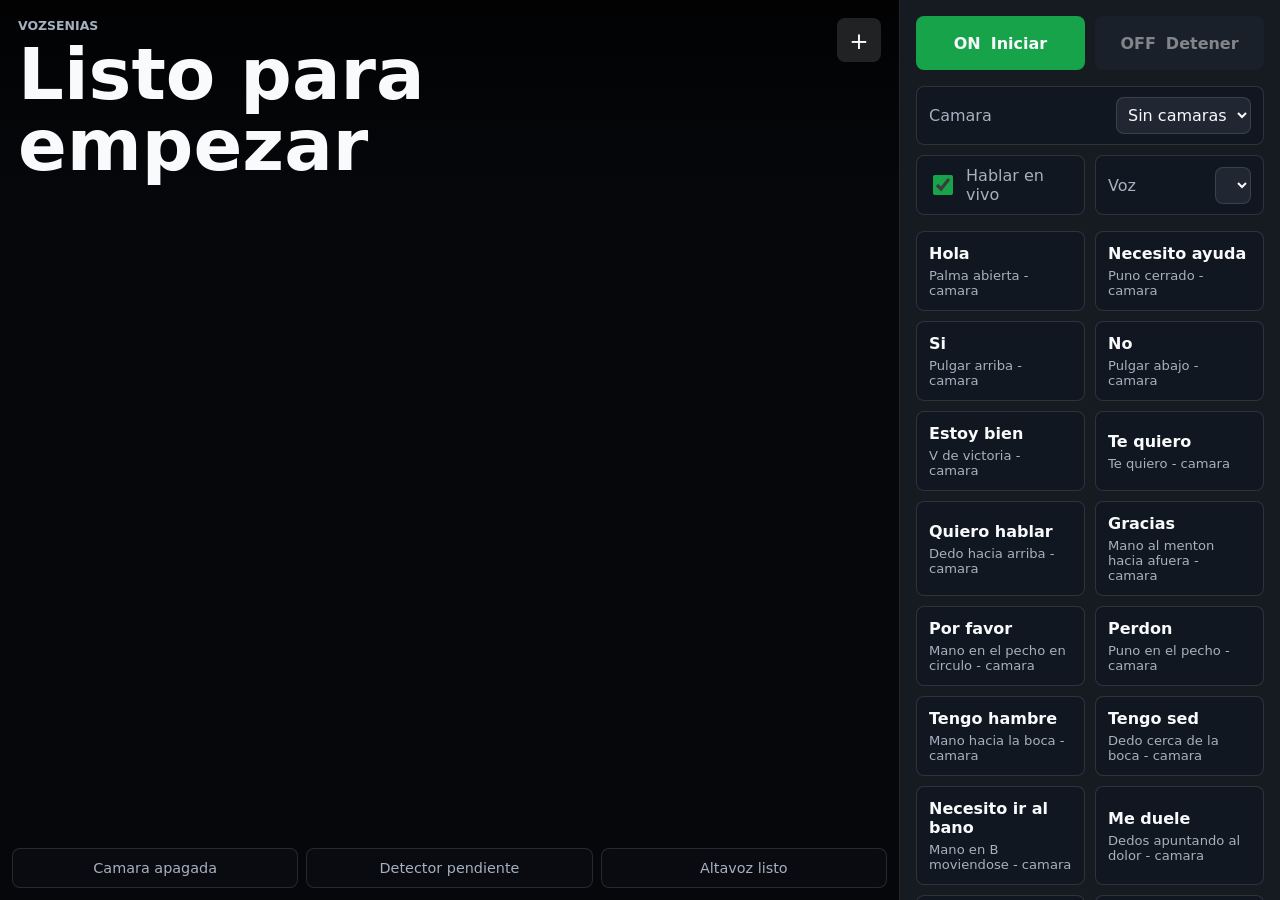
==== index.html @ a0e06b1f "changed webpage" ====
<!doctype html>
<html lang="es">
  <head>
    <meta charset="UTF-8" />
    <meta name="viewport" content="width=device-width, initial-scale=1, viewport-fit=cover" />
    <meta name="theme-color" content="#111827" />
    <title>VozSenias</title>
    <link rel="manifest" href="manifest.webmanifest" />
    <link rel="stylesheet" href="styles.css" />
    <script type="module" src="app.js"></script>
  </head>
  <body>
    <main class="app-shell">
      <section class="camera-stage" aria-label="Camara y deteccion">
        <video id="camera" autoplay playsinline muted></video>
        <canvas id="overlay" aria-hidden="true"></canvas>
        <div class="top-bar">
          <div>
            <p class="eyebrow">VozSenias</p>
            <h1 id="spokenPhrase">Listo para empezar</h1>
          </div>
          <button class="icon-button" id="installButton" type="button" title="Instalar app" hidden>
            <span aria-hidden="true">+</span>
            <span class="sr-only">Instalar app</span>
          </button>
        </div>
        <div class="status-strip">
          <span id="cameraStatus">Camara apagada</span>
          <span id="modelStatus">Detector pendiente</span>
          <span id="speechStatus">Altavoz listo</span>
        </div>
      </section>

      <section class="control-panel" aria-label="Controles">
        <div class="primary-actions">
          <button id="startButton" class="primary-button" type="button">
            <span aria-hidden="true">ON</span>
            Iniciar
          </button>
          <button id="stopButton" class="secondary-button" type="button" disabled>
            <span aria-hidden="true">OFF</span>
            Detener
          </button>
        </div>

        <div class="settings-row">
          <label class="select-label wide-select">
            Camara
            <select id="cameraSelect">
              <option value="">Automatica</option>
            </select>
          </label>
          <label class="toggle">
            <input id="autoSpeak" type="checkbox" checked />
            <span>Hablar en vivo</span>
          </label>
          <label class="select-label">
            Voz
            <select id="voiceSelect"></select>
          </label>
        </div>

        <div class="phrase-grid" id="phraseGrid" aria-label="Frases rapidas"></div>

        <section class="guide-panel" aria-label="Guia de gestos">
          <h2>Guia de gestos</h2>
          <div class="guide-list" id="guideList"></div>
        </section>

        <details class="notes">
          <summary>Como seguir</summary>
          <p>
            VozSenias significa voz + senias: la app mira la camara y convierte gestos en voz.
            Esta version usa IA de MediaPipe para detectar mano y cuerpo.
            Para lengua de senias argentina u otra lengua completa hace falta entrenar o conectar
            un modelo especifico con videos reales de esas senias.
          </p>
        </details>
      </section>
    </main>
  </body>
</html>
---- styles.css ----
:root {
  color-scheme: dark;
  --bg: #0c0f14;
  --panel: #161b22;
  --panel-2: #202733;
  --text: #f8fafc;
  --muted: #a7b0bf;
  --line: rgba(255, 255, 255, 0.12);
  --accent: #16a34a;
  --accent-2: #0ea5e9;
  --danger: #ef4444;
  --shadow: 0 18px 60px rgba(0, 0, 0, 0.35);
}

* {
  box-sizing: border-box;
}

html,
body {
  min-height: 100%;
}

body {
  margin: 0;
  background: var(--bg);
  color: var(--text);
  font-family:
    Inter, ui-sans-serif, system-ui, -apple-system, BlinkMacSystemFont, "Segoe UI", sans-serif;
}

button,
select,
input {
  font: inherit;
}

.app-shell {
  min-height: 100svh;
  display: grid;
  grid-template-rows: minmax(360px, 1fr) auto;
  background:
    linear-gradient(180deg, rgba(12, 15, 20, 0.12), rgba(12, 15, 20, 0.92)),
    radial-gradient(circle at 20% 0%, rgba(14, 165, 233, 0.18), transparent 32%),
    var(--bg);
}

.camera-stage {
  position: relative;
  overflow: hidden;
  min-height: 52svh;
  background: #05070a;
  border-bottom: 1px solid var(--line);
}

video,
canvas {
  position: absolute;
  inset: 0;
  width: 100%;
  height: 100%;
}

video {
  object-fit: cover;
  transform: scaleX(-1);
}

canvas {
  pointer-events: none;
}

.top-bar {
  position: absolute;
  inset: env(safe-area-inset-top) 0 auto 0;
  display: flex;
  justify-content: space-between;
  align-items: flex-start;
  gap: 16px;
  padding: 18px;
  background: linear-gradient(180deg, rgba(0, 0, 0, 0.72), transparent);
}

.eyebrow {
  margin: 0 0 6px;
  color: var(--muted);
  font-size: 0.78rem;
  font-weight: 800;
  letter-spacing: 0;
  text-transform: uppercase;
}

h1 {
  margin: 0;
  max-width: 760px;
  font-size: clamp(2rem, 8svw, 4.5rem);
  line-height: 0.98;
}

.icon-button,
.primary-button,
.secondary-button,
.phrase-button {
  border: 0;
  color: var(--text);
  cursor: pointer;
  -webkit-tap-highlight-color: transparent;
}

.icon-button {
  width: 44px;
  height: 44px;
  border-radius: 8px;
  background: rgba(255, 255, 255, 0.12);
  display: grid;
  place-items: center;
  font-size: 1.45rem;
}

.status-strip {
  position: absolute;
  left: 12px;
  right: 12px;
  bottom: 12px;
  display: grid;
  grid-template-columns: repeat(3, minmax(0, 1fr));
  gap: 8px;
}

.status-strip span {
  min-height: 40px;
  display: grid;
  place-items: center;
  padding: 8px;
  border: 1px solid var(--line);
  border-radius: 8px;
  background: rgba(12, 15, 20, 0.72);
  color: var(--muted);
  text-align: center;
  font-size: clamp(0.72rem, 2.5svw, 0.9rem);
  backdrop-filter: blur(12px);
}

.control-panel {
  display: grid;
  gap: 16px;
  padding: 16px 16px calc(20px + env(safe-area-inset-bottom));
  background: var(--panel);
  box-shadow: var(--shadow);
}

.primary-actions {
  display: grid;
  grid-template-columns: 1fr 1fr;
  gap: 10px;
}

.primary-button,
.secondary-button {
  min-height: 54px;
  border-radius: 8px;
  display: inline-flex;
  align-items: center;
  justify-content: center;
  gap: 10px;
  font-weight: 800;
}

.primary-button {
  background: var(--accent);
}

.secondary-button {
  background: var(--panel-2);
}

button:disabled {
  opacity: 0.48;
  cursor: not-allowed;
}

.settings-row {
  display: grid;
  grid-template-columns: 1fr 1fr;
  gap: 10px;
  align-items: stretch;
}

.wide-select {
  grid-column: 1 / -1;
}

.toggle,
.select-label {
  min-height: 52px;
  border: 1px solid var(--line);
  border-radius: 8px;
  background: #111720;
  color: var(--muted);
  display: flex;
  align-items: center;
  gap: 10px;
  padding: 10px 12px;
}

.toggle input {
  width: 22px;
  height: 22px;
  accent-color: var(--accent);
}

.select-label {
  justify-content: space-between;
}

select {
  min-width: 0;
  max-width: 62%;
  background: var(--panel-2);
  color: var(--text);
  border: 1px solid var(--line);
  border-radius: 8px;
  padding: 7px;
}

.phrase-grid {
  display: grid;
  grid-template-columns: repeat(2, minmax(0, 1fr));
  gap: 10px;
}

.phrase-button,
.guide-item {
  min-height: 64px;
  border-radius: 8px;
  background: #111720;
  border: 1px solid var(--line);
  display: flex;
  flex-direction: column;
  align-items: flex-start;
  justify-content: center;
  gap: 5px;
  padding: 12px;
  text-align: left;
}

.phrase-button strong,
.guide-item strong {
  color: var(--text);
  font-size: 1rem;
}

.phrase-button span,
.guide-item span {
  color: var(--muted);
  font-size: 0.82rem;
}

.guide-tag {
  display: inline-flex;
  min-height: 24px;
  align-items: center;
  border-radius: 8px;
  background: rgba(22, 163, 74, 0.16);
  color: #86efac;
  font-weight: 800;
  padding: 3px 8px;
}

.guide-panel {
  display: grid;
  gap: 10px;
}

.guide-panel h2 {
  margin: 0;
  font-size: 1rem;
}

.guide-list {
  display: grid;
  grid-template-columns: 1fr;
  gap: 10px;
  max-height: 320px;
  overflow: auto;
}

.notes {
  border: 1px solid var(--line);
  border-radius: 8px;
  padding: 12px;
  color: var(--muted);
  background: #111720;
}

.notes summary {
  color: var(--text);
  cursor: pointer;
  font-weight: 800;
}

.notes p {
  margin: 10px 0 0;
  line-height: 1.45;
}

.sr-only {
  position: absolute;
  width: 1px;
  height: 1px;
  padding: 0;
  margin: -1px;
  overflow: hidden;
  clip: rect(0, 0, 0, 0);
  white-space: nowrap;
  border: 0;
}

@media (min-width: 860px) {
  .app-shell {
    grid-template-columns: minmax(0, 1fr) 380px;
    grid-template-rows: 100svh;
  }

  .camera-stage {
    min-height: 100svh;
    border-right: 1px solid var(--line);
    border-bottom: 0;
  }

  .control-panel {
    align-content: start;
    overflow: auto;
  }
}

@media (max-width: 430px) {
  .settings-row,
  .status-strip {
    grid-template-columns: 1fr;
  }

  .phrase-grid {
    grid-template-columns: 1fr;
  }
}
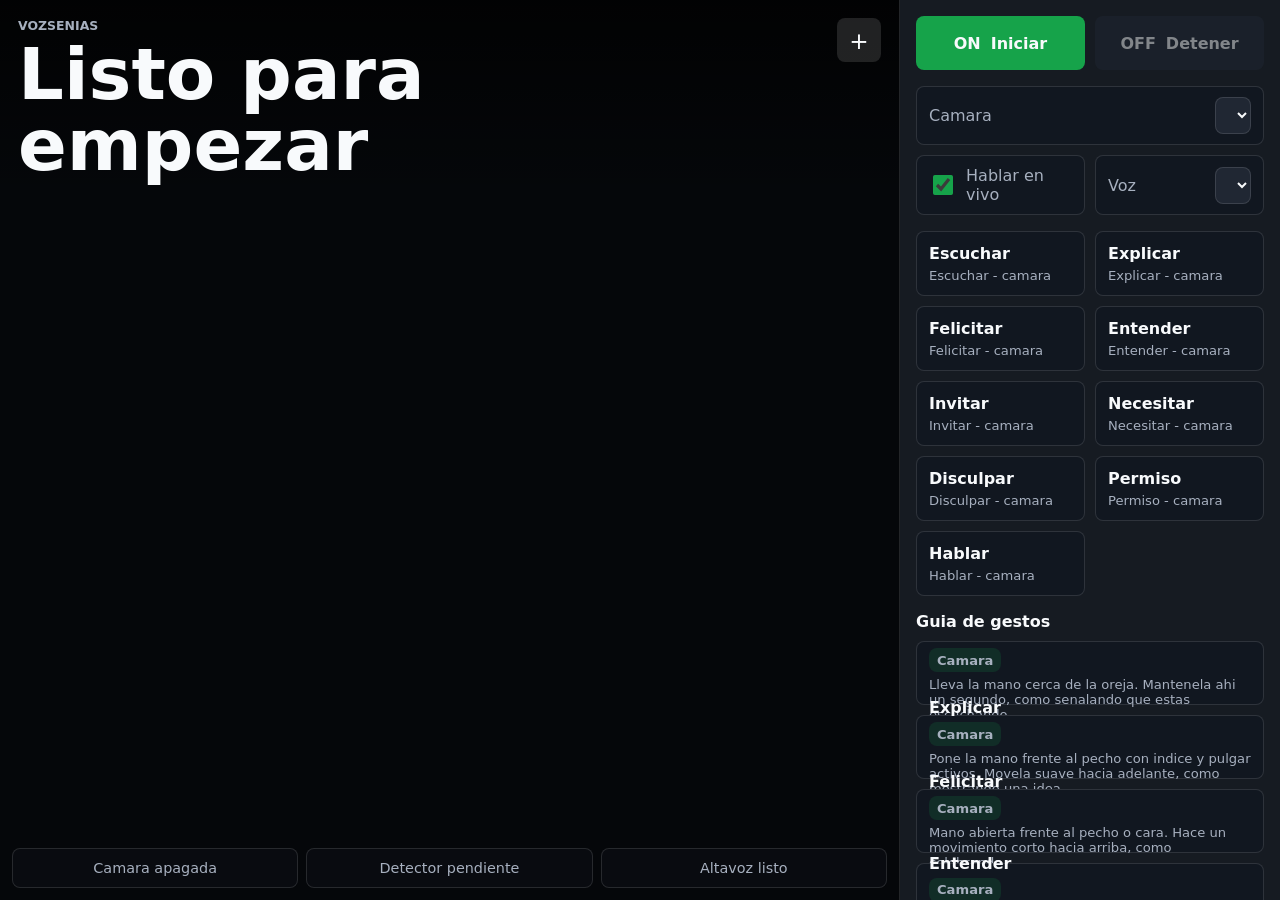
==== commit df61dfca: "Focus mobile app on important signs" ====
--- a/index.html
+++ b/index.html
@@ -70,10 +70,9 @@
         <details class="notes">
           <summary>Como seguir</summary>
           <p>
-            VozSenias significa voz + senias: la app mira la camara y convierte gestos en voz.
-            Esta version usa IA de MediaPipe para detectar mano y cuerpo.
-            Para lengua de senias argentina u otra lengua completa hace falta entrenar o conectar
-            un modelo especifico con videos reales de esas senias.
+            Esta version esta enfocada en celular y usa solo las 9 palabras importantes de la imagen:
+            escuchar, explicar, felicitar, entender, invitar, necesitar, disculpar, permiso y hablar.
+            Para precision profesional en LSA hace falta entrenar un modelo con videos reales.
           </p>
         </details>
       </section>
--- a/styles.css
+++ b/styles.css
@@ -62,7 +62,7 @@
 }
 
 video {
-  object-fit: cover;
+  object-fit: contain;
   transform: scaleX(-1);
 }
 
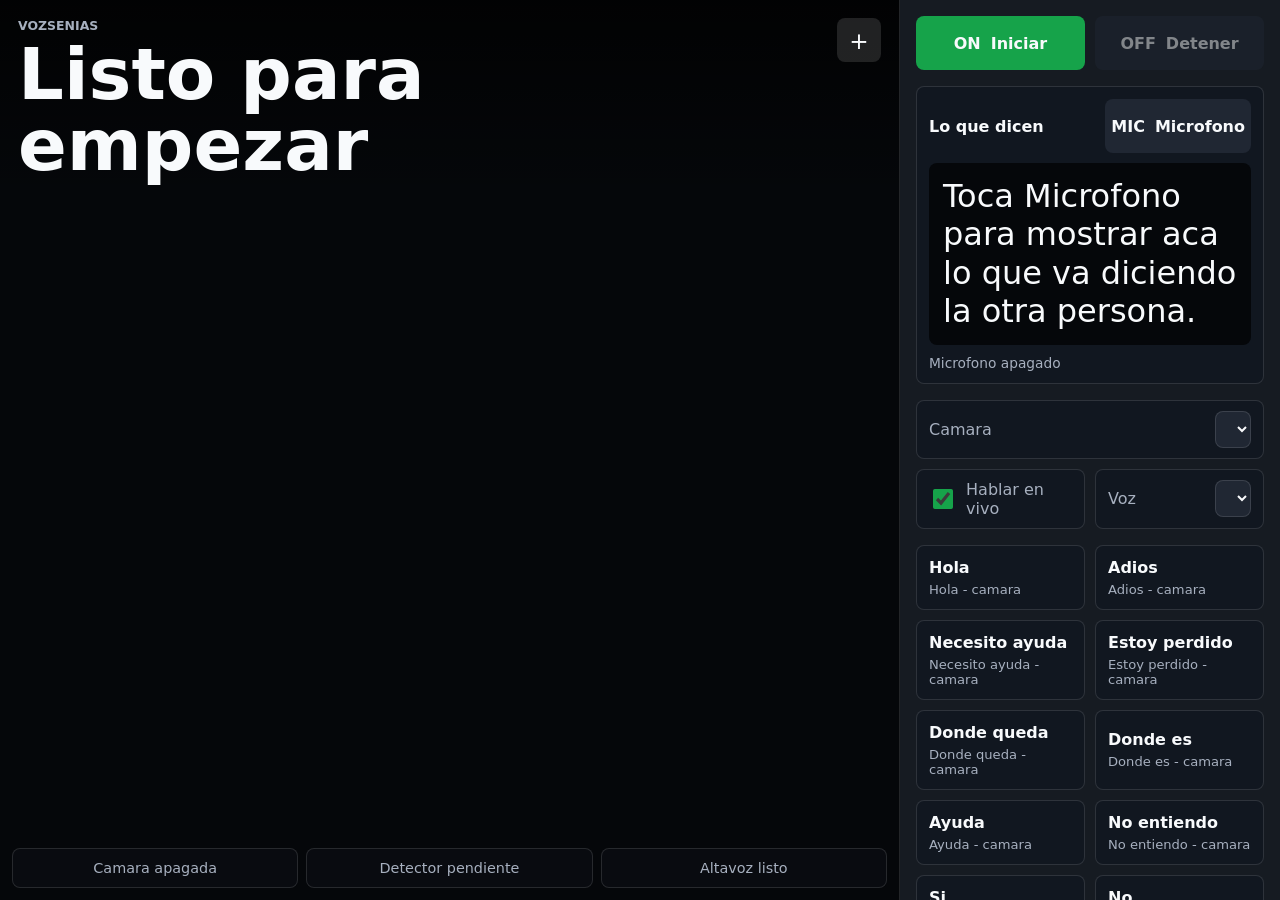
==== commit 578b071d: "Add microphone transcript mode" ====
--- a/index.html
+++ b/index.html
@@ -43,6 +43,18 @@
           </button>
         </div>
 
+        <section class="transcript-panel" aria-label="Texto hablado">
+          <div class="transcript-actions">
+            <h2>Lo que dicen</h2>
+            <button id="micButton" class="secondary-button" type="button">
+              <span aria-hidden="true">MIC</span>
+              Microfono
+            </button>
+          </div>
+          <p id="transcriptText">Toca Microfono para mostrar aca lo que va diciendo la otra persona.</p>
+          <span id="micStatus">Microfono apagado</span>
+        </section>
+
         <div class="settings-row">
           <label class="select-label wide-select">
             Camara
@@ -70,8 +82,8 @@
         <details class="notes">
           <summary>Como seguir</summary>
           <p>
-            Esta version esta enfocada en celular y usa solo las 9 palabras importantes de la imagen:
-            escuchar, explicar, felicitar, entender, invitar, necesitar, disculpar, permiso y hablar.
+            Esta version esta enfocada en celular. La camara intenta detectar las senias cargadas
+            y el microfono muestra en pantalla lo que dice la otra persona.
             Para precision profesional en LSA hace falta entrenar un modelo con videos reales.
           </p>
         </details>
--- a/styles.css
+++ b/styles.css
@@ -229,6 +229,47 @@
   gap: 10px;
 }
 
+.transcript-panel {
+  display: grid;
+  gap: 10px;
+  padding: 12px;
+  border: 1px solid var(--line);
+  border-radius: 8px;
+  background: #111720;
+}
+
+.transcript-actions {
+  display: grid;
+  grid-template-columns: minmax(0, 1fr) auto;
+  gap: 10px;
+  align-items: center;
+}
+
+.transcript-actions h2 {
+  margin: 0;
+  font-size: 1rem;
+}
+
+#transcriptText {
+  min-height: 96px;
+  margin: 0;
+  border-radius: 8px;
+  background: #05070a;
+  color: var(--text);
+  padding: 14px;
+  font-size: clamp(1.2rem, 5vw, 2rem);
+  line-height: 1.2;
+}
+
+#micStatus {
+  color: var(--muted);
+  font-size: 0.86rem;
+}
+
+.listening {
+  background: var(--danger);
+}
+
 .phrase-button,
 .guide-item {
   min-height: 64px;
@@ -343,4 +384,8 @@
   .phrase-grid {
     grid-template-columns: 1fr;
   }
-}
+
+  .transcript-actions {
+    grid-template-columns: 1fr;
+  }
+}
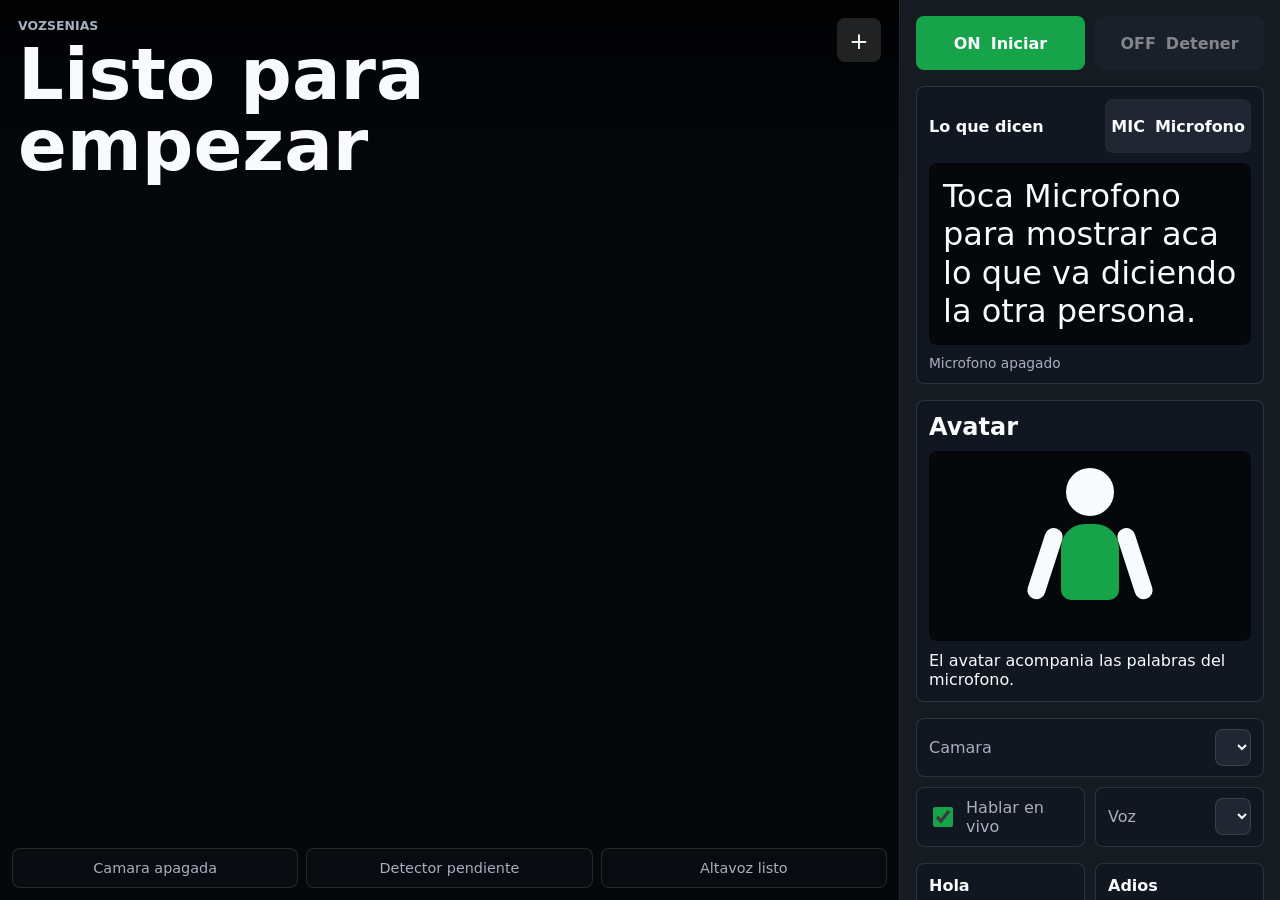
==== commit 990c97c3: "Add speech driven avatar" ====
--- a/index.html
+++ b/index.html
@@ -55,6 +55,19 @@
           <span id="micStatus">Microfono apagado</span>
         </section>
 
+        <section class="avatar-panel" aria-label="Avatar de senias">
+          <h2>Avatar</h2>
+          <div class="avatar-stage">
+            <div class="avatar" id="avatar">
+              <div class="avatar-head"></div>
+              <div class="avatar-body"></div>
+              <div class="avatar-arm left"></div>
+              <div class="avatar-arm right"></div>
+            </div>
+          </div>
+          <p id="avatarStatus">El avatar acompania las palabras del microfono.</p>
+        </section>
+
         <div class="settings-row">
           <label class="select-label wide-select">
             Camara
@@ -82,8 +95,8 @@
         <details class="notes">
           <summary>Como seguir</summary>
           <p>
-            Esta version esta enfocada en celular. La camara intenta detectar las senias cargadas
-            y el microfono muestra en pantalla lo que dice la otra persona.
+            Esta version esta enfocada en celular. La camara intenta detectar las senias cargadas,
+            el microfono muestra lo que dice la otra persona y el avatar acompania palabras simples.
             Para precision profesional en LSA hace falta entrenar un modelo con videos reales.
           </p>
         </details>
--- a/styles.css
+++ b/styles.css
@@ -270,6 +270,143 @@
   background: var(--danger);
 }
 
+.avatar-panel {
+  display: grid;
+  gap: 10px;
+  padding: 12px;
+  border: 1px solid var(--line);
+  border-radius: 8px;
+  background: #111720;
+}
+
+.avatar-panel h2,
+.avatar-panel p {
+  margin: 0;
+}
+
+.avatar-stage {
+  height: 190px;
+  display: grid;
+  place-items: center;
+  border-radius: 8px;
+  background: #05070a;
+  overflow: hidden;
+}
+
+.avatar {
+  position: relative;
+  width: 118px;
+  height: 160px;
+}
+
+.avatar-head,
+.avatar-body,
+.avatar-arm {
+  position: absolute;
+  background: #f8fafc;
+}
+
+.avatar-head {
+  width: 48px;
+  height: 48px;
+  left: 35px;
+  top: 2px;
+  border-radius: 50%;
+}
+
+.avatar-body {
+  width: 58px;
+  height: 76px;
+  left: 30px;
+  top: 58px;
+  border-radius: 24px 24px 10px 10px;
+  background: #16a34a;
+}
+
+.avatar-arm {
+  width: 18px;
+  height: 74px;
+  top: 62px;
+  border-radius: 999px;
+  transform-origin: 50% 8px;
+  transition: transform 180ms ease;
+}
+
+.avatar-arm.left {
+  left: 14px;
+  transform: rotate(18deg);
+}
+
+.avatar-arm.right {
+  right: 14px;
+  transform: rotate(-18deg);
+}
+
+.gesture-hello .right,
+.gesture-goodbye .right {
+  animation: wave 520ms ease-in-out infinite alternate;
+}
+
+.gesture-help .right,
+.gesture-need-help .right {
+  transform: rotate(-92deg) translateY(-8px);
+}
+
+.gesture-where-place .right,
+.gesture-dont-understand .right {
+  animation: pointSide 620ms ease-in-out infinite alternate;
+}
+
+.gesture-yes .right,
+.gesture-ok .right {
+  transform: rotate(-130deg) translateY(-18px);
+}
+
+.gesture-no .right {
+  animation: noHand 520ms ease-in-out infinite alternate;
+}
+
+.gesture-you-welcome .right,
+.gesture-please .right {
+  animation: offer 720ms ease-in-out infinite alternate;
+}
+
+@keyframes wave {
+  from {
+    transform: rotate(-132deg);
+  }
+  to {
+    transform: rotate(-92deg);
+  }
+}
+
+@keyframes pointSide {
+  from {
+    transform: rotate(-98deg) translateX(-8px);
+  }
+  to {
+    transform: rotate(-72deg) translateX(10px);
+  }
+}
+
+@keyframes noHand {
+  from {
+    transform: rotate(-105deg);
+  }
+  to {
+    transform: rotate(-65deg);
+  }
+}
+
+@keyframes offer {
+  from {
+    transform: rotate(-82deg) translateY(0);
+  }
+  to {
+    transform: rotate(-96deg) translateY(-12px);
+  }
+}
+
 .phrase-button,
 .guide-item {
   min-height: 64px;
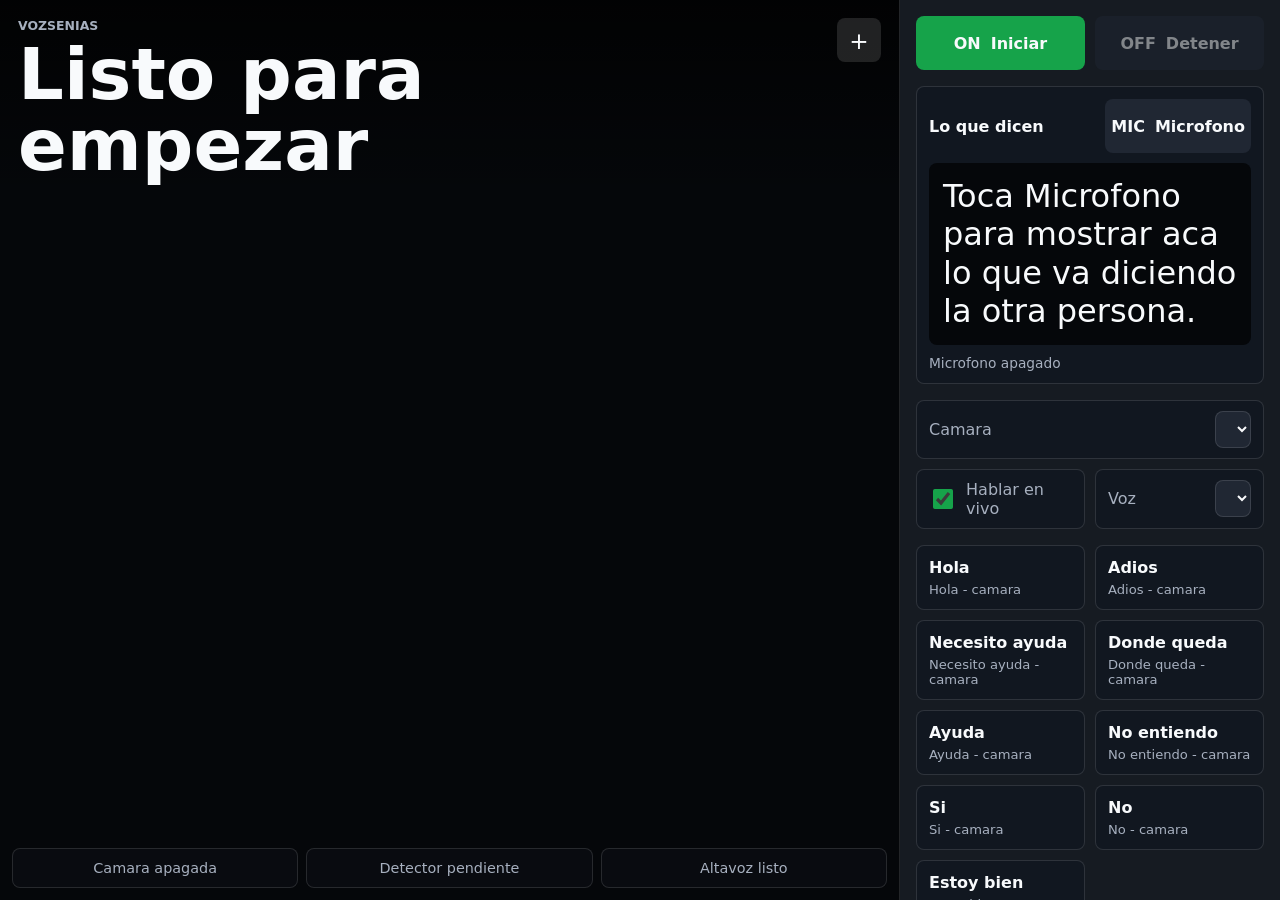
==== commit 0c9dadfb: "Remove avatar and extra phrases" ====
--- a/index.html
+++ b/index.html
@@ -55,19 +55,6 @@
           <span id="micStatus">Microfono apagado</span>
         </section>
 
-        <section class="avatar-panel" aria-label="Avatar de senias">
-          <h2>Avatar</h2>
-          <div class="avatar-stage">
-            <div class="avatar" id="avatar">
-              <div class="avatar-head"></div>
-              <div class="avatar-body"></div>
-              <div class="avatar-arm left"></div>
-              <div class="avatar-arm right"></div>
-            </div>
-          </div>
-          <p id="avatarStatus">El avatar acompania las palabras del microfono.</p>
-        </section>
-
         <div class="settings-row">
           <label class="select-label wide-select">
             Camara
@@ -95,8 +82,8 @@
         <details class="notes">
           <summary>Como seguir</summary>
           <p>
-            Esta version esta enfocada en celular. La camara intenta detectar las senias cargadas,
-            el microfono muestra lo que dice la otra persona y el avatar acompania palabras simples.
+            Esta version esta enfocada en celular. La camara intenta detectar las senias cargadas
+            y el microfono muestra en pantalla lo que dice la otra persona.
             Para precision profesional en LSA hace falta entrenar un modelo con videos reales.
           </p>
         </details>
--- a/styles.css
+++ b/styles.css
@@ -270,143 +270,6 @@
   background: var(--danger);
 }
 
-.avatar-panel {
-  display: grid;
-  gap: 10px;
-  padding: 12px;
-  border: 1px solid var(--line);
-  border-radius: 8px;
-  background: #111720;
-}
-
-.avatar-panel h2,
-.avatar-panel p {
-  margin: 0;
-}
-
-.avatar-stage {
-  height: 190px;
-  display: grid;
-  place-items: center;
-  border-radius: 8px;
-  background: #05070a;
-  overflow: hidden;
-}
-
-.avatar {
-  position: relative;
-  width: 118px;
-  height: 160px;
-}
-
-.avatar-head,
-.avatar-body,
-.avatar-arm {
-  position: absolute;
-  background: #f8fafc;
-}
-
-.avatar-head {
-  width: 48px;
-  height: 48px;
-  left: 35px;
-  top: 2px;
-  border-radius: 50%;
-}
-
-.avatar-body {
-  width: 58px;
-  height: 76px;
-  left: 30px;
-  top: 58px;
-  border-radius: 24px 24px 10px 10px;
-  background: #16a34a;
-}
-
-.avatar-arm {
-  width: 18px;
-  height: 74px;
-  top: 62px;
-  border-radius: 999px;
-  transform-origin: 50% 8px;
-  transition: transform 180ms ease;
-}
-
-.avatar-arm.left {
-  left: 14px;
-  transform: rotate(18deg);
-}
-
-.avatar-arm.right {
-  right: 14px;
-  transform: rotate(-18deg);
-}
-
-.gesture-hello .right,
-.gesture-goodbye .right {
-  animation: wave 520ms ease-in-out infinite alternate;
-}
-
-.gesture-help .right,
-.gesture-need-help .right {
-  transform: rotate(-92deg) translateY(-8px);
-}
-
-.gesture-where-place .right,
-.gesture-dont-understand .right {
-  animation: pointSide 620ms ease-in-out infinite alternate;
-}
-
-.gesture-yes .right,
-.gesture-ok .right {
-  transform: rotate(-130deg) translateY(-18px);
-}
-
-.gesture-no .right {
-  animation: noHand 520ms ease-in-out infinite alternate;
-}
-
-.gesture-you-welcome .right,
-.gesture-please .right {
-  animation: offer 720ms ease-in-out infinite alternate;
-}
-
-@keyframes wave {
-  from {
-    transform: rotate(-132deg);
-  }
-  to {
-    transform: rotate(-92deg);
-  }
-}
-
-@keyframes pointSide {
-  from {
-    transform: rotate(-98deg) translateX(-8px);
-  }
-  to {
-    transform: rotate(-72deg) translateX(10px);
-  }
-}
-
-@keyframes noHand {
-  from {
-    transform: rotate(-105deg);
-  }
-  to {
-    transform: rotate(-65deg);
-  }
-}
-
-@keyframes offer {
-  from {
-    transform: rotate(-82deg) translateY(0);
-  }
-  to {
-    transform: rotate(-96deg) translateY(-12px);
-  }
-}
-
 .phrase-button,
 .guide-item {
   min-height: 64px;
